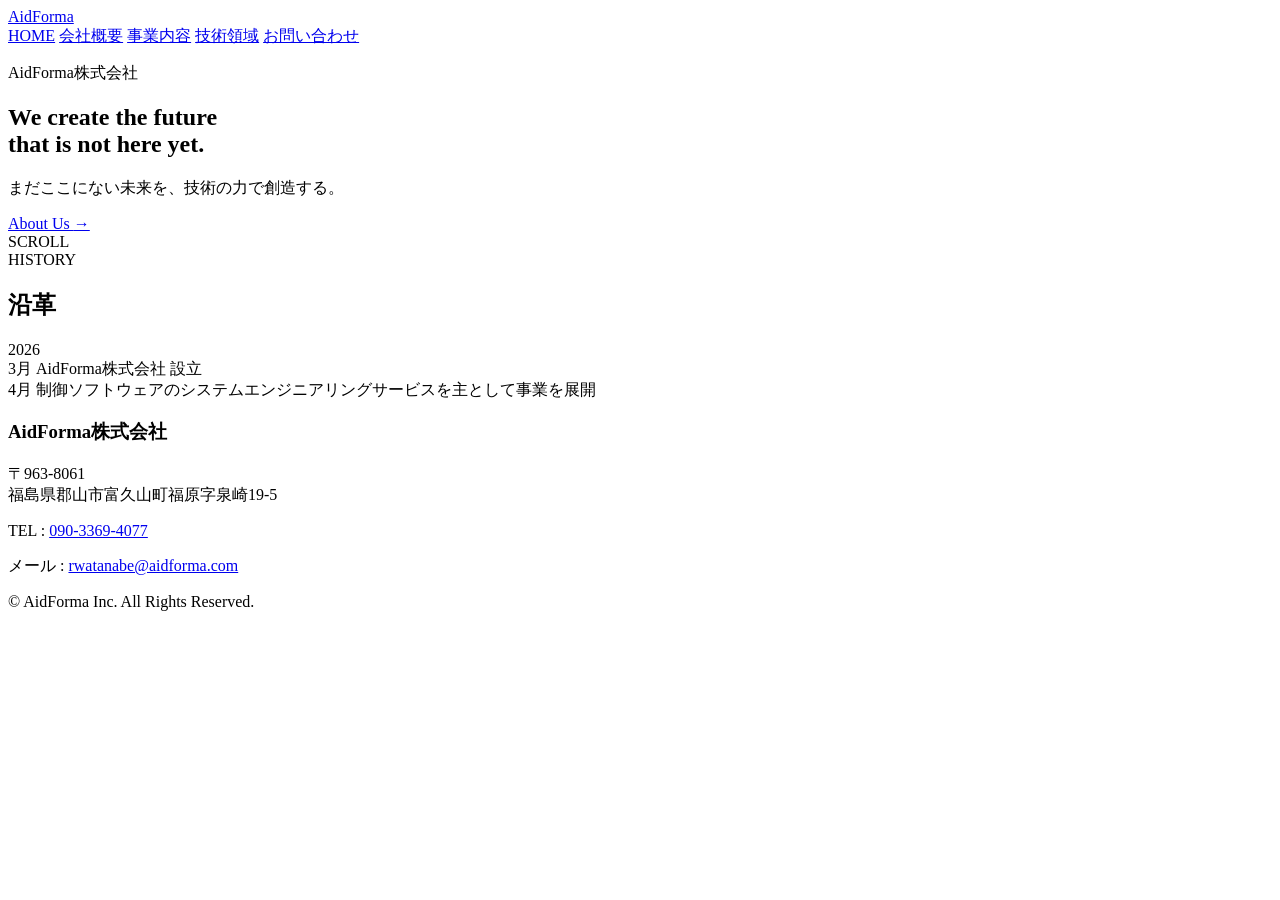
==== index.html @ 660cb183 "Add files via upload" ====
<!DOCTYPE html>
<html lang="ja">

<head>
<meta charset="UTF-8">
<meta name="viewport" content="width=device-width, initial-scale=1.0">

<title>HOME | AidForma株式会社</title>

<link rel="stylesheet" href="style.css?v=999">
</head>

<body>

<nav class="global-nav">

<a class="logo" href="index.html">AidForma</a>

<div class="nav-menu">
<a href="index.html">HOME</a>
<a href="company.html">会社概要</a>
<a href="service.html">事業内容</a>
<a href="technical.html">技術領域</a>
<a href="contact.html">お問い合わせ</a>
</div>

</nav>

<main>

<section class="hero home-hero fade-in-target">

  <!-- ★ 背景画像専用（リズネット風ズーム＆フェードイン演出） -->
  <div class="hero-bg"></div>

  <!-- 暗めのオーバーレイ -->
  <div class="hero-overlay"></div>

  <!-- キャッチコピーコンテンツ -->
  <div class="hero-content">
  <!-- タイピング演出させたい要素に typewriter クラスを追加 -->
  <p class="company-name typewriter delay-1">AidForma株式会社</p>

  <!-- メインキャッチコピー -->
  <h1 class="hero-title typewriter delay-2">
    We create the future<br>
    that is not here yet.
  </h1>

  <!-- サブキャッチコピー -->
  <p class="hero-description typewriter delay-3">
    まだここにない未来を、技術の力で創造する。
  </p>

  <a class="hero-button fade-item fade-up delay-4" href="company.html">
    About Us
    <span>→</span>
  </a>
  </div>

  <div class="scroll-guide fade-item fade-up delay-5">
    <span>SCROLL</span>
    <div class="scroll-line"></div>
  </div>

</section>

<section class="history-section">

<div class="history-container">

<span class="history-badge">HISTORY</span>

<h2 class="history-title">沿革</h2>

<div class="history-year-block">

<div class="history-year">
2026
</div>

<div class="history-events">

<div class="history-event">
<span class="history-month">3月</span>
<span class="history-text">
AidForma株式会社 設立
</span>
</div>

<div class="history-event">
<span class="history-month">4月</span>
<span class="history-text">
制御ソフトウェアのシステムエンジニアリングサービスを主として事業を展開
</span>
</div>


</section>

</main> <!-- mainタグはここで正しく終了 -->

<!-- 会社情報セクション -->
<section class="footer-company-info">
  <div class="company-info-inner">
    <h3 class="footer-company-name">AidForma株式会社</h3>
    <div class="footer-company-details">
      <p class="footer-company-address">
        〒963-8061<br>
        福島県郡山市富久山町福原字泉崎19-5
      </p>
      <p class="company-tel">
        <span class="label">TEL :</span> <a href="tel:09033694077">090-3369-4077</a>
      </p>
      <p class="company-email">
        <span class="label">メール :</span> <a href="mailto:rwatanabe@aidforma.com">rwatanabe@aidforma.com</a>
      </p>
    </div>
  </div>
</section>

<!-- コピーライト -->
<footer class="site-footer">
  <p>&copy; AidForma Inc. All Rights Reserved.</p>
</footer>

<!-- main.js の読み込み -->
<script src="main.js"></script>
</body>

</html>
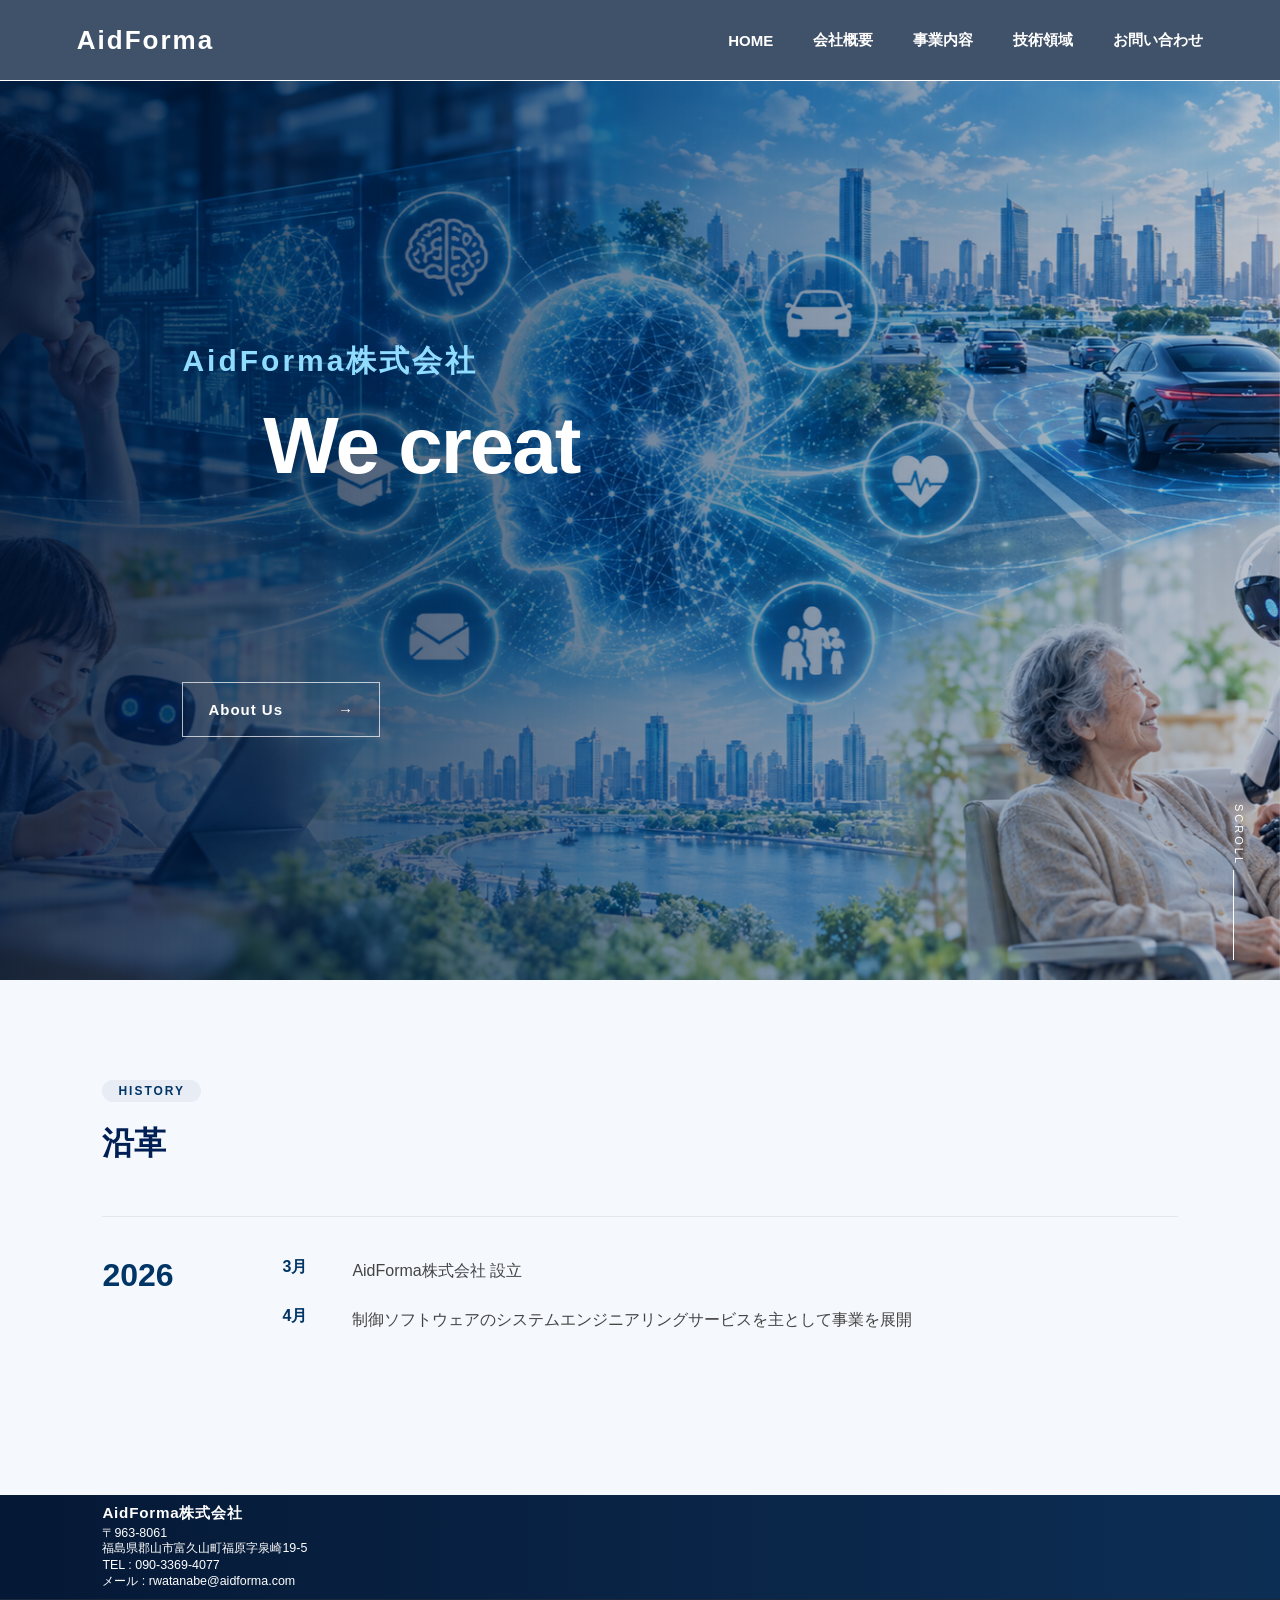
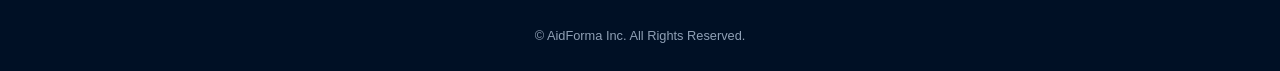
==== commit ae53bae6: "Add files via upload" ====
--- a/index.html
+++ b/index.html
@@ -3,7 +3,7 @@
 
 <head>
 <meta charset="UTF-8">
-<meta name="viewport" content="width=device-width, initial-scale=1.0">
+<meta name="viewport" content="width=1200">
 
 <title>HOME | AidForma株式会社</title>
 
--- a/style.css
+++ b/style.css
@@ -0,0 +1,1680 @@
+* {
+  box-sizing: border-box;
+}
+
+html {
+  scroll-behavior: smooth;
+}
+
+body {
+  margin: 0;
+  font-family:
+    "Helvetica Neue",
+    Arial,
+    "Noto Sans JP",
+    sans-serif;
+  color: #ffffff;
+}
+
+/* ==========================================
+   1. 上部メニュー (全ページ共通)
+   ========================================== */
+
+.global-nav {
+  position: fixed;
+  top: 0;
+  left: 0;
+  width: 100%;
+  height: 80px;
+  z-index: 1000;
+  display: flex;
+  align-items: center;
+  justify-content: space-between;
+
+  padding: 0 6%;
+
+  background-color: rgba(0, 25, 55, 0.75);
+  backdrop-filter: blur(8px);
+}
+
+.logo {
+  color: white;
+  font-size: 26px;
+  font-weight: bold;
+  letter-spacing: 2px;
+  text-decoration: none;
+}
+
+.nav-menu {
+  display: flex;
+  align-items: center;
+  gap: 40px;
+}
+
+.nav-menu a {
+  position: relative;
+
+  color: white;
+  font-size: 15px;
+  font-weight: bold;
+  text-decoration: none;
+
+  padding: 30px 0;
+}
+
+/* マウスを乗せたときの線 */
+.nav-menu a::after {
+  content: "";
+
+  position: absolute;
+  bottom: 20px;
+  left: 0;
+
+  width: 0;
+  height: 2px;
+
+  background-color: #42c6ff;
+
+  transition: width 0.3s;
+}
+
+.nav-menu a:hover::after {
+  width: 100%;
+}
+
+/* ==========================================
+   2. ヒーローエリア（共通設定）
+   ========================================== */
+
+.hero {
+  position: relative;
+  margin-top: 80px; /* メニューバーの高さ分下げる */
+  border-top: 1px solid rgba(255,255,255,0.15);
+  min-height: 250px;
+
+  padding: 35px 8% 70px;
+
+  /* 背景画像の共通表示設定 */
+  background-position: center;
+  background-size: cover;
+  background-repeat: no-repeat;
+
+  overflow: hidden;
+}
+
+/* 背景を暗くするグラデーション（全ページ共通） */
+.hero-overlay {
+  position: absolute;
+  top: 0;
+  left: 0;
+  width: 100%;
+  height: 100%;
+  z-index: 2;
+
+  background: linear-gradient(
+    90deg,
+    rgba(0, 20, 50, 0.85) 0%,
+    rgba(0, 35, 75, 0.55) 50%,
+    rgba(0, 25, 60, 0.25) 100%
+  );
+}
+
+/* キャッチフレーズ・テキスト枠（全ページ共通） */
+.hero-content {
+  position: relative;
+  z-index: 3;
+  max-width: 1000px;
+}
+
+/* 下層ページ専用の見出し文字スタイル */
+.company-profile {
+  margin: 0 0 24px;
+
+  color: #002244;
+  font-size: 60px;
+  font-weight: bold;
+  letter-spacing: 3px;
+  padding-top: 0px;
+}
+
+/* ==========================================
+   フッター専用スタイル
+   ========================================== */
+
+/* フッターをヒーロー領域の直下に配置 */
+.footer-company-info,
+.site-footer {
+  position: relative;
+  z-index: 10;        /* ヒーロー画像より手前に配置 */
+}
+
+.footer-company-info {
+  background: linear-gradient(
+    90deg,
+    rgba(0, 20, 50, 0.98) 0%,
+    rgba(0, 35, 75, 0.95) 100%
+  );
+  color: #ffffff;
+  padding: 8px 8%;
+  font-family: sans-serif;
+}
+
+.company-info-inner {
+  max-width: 600px;
+  margin: 0;
+  text-align: left;
+}
+
+/* フッター専用の会社名 */
+.footer-company-name {
+  font-size: 0.95rem;
+  font-weight: 700;
+  margin: 0 0 2px 0;
+  letter-spacing: 0.05em;
+  color: #ffffff;
+}
+
+/* 住所・連絡先詳細 */
+.footer-company-details p {
+  margin: 0 0 1px 0;
+  font-size: 0.78rem;
+  line-height: 1.25;
+  color: #ffffff;
+}
+
+.footer-company-details a {
+  color: #ffffff;
+  text-decoration: none;
+}
+
+/* 最下部コピーライト欄 */
+.site-footer {
+  background-color: #001025;
+  color: #8fa0b5;
+  text-align: center;
+  padding: 15px 20px;
+  font-size: 0.8rem;
+  border-top: 1px solid rgba(255, 255, 255, 0.1);
+}
+
+/* ==========================================
+   3. ヒーローエリア（ページごとの個別設定）
+   ========================================== */
+
+/* --- トップページ（HOME）専用 --- */
+.home-hero {
+  min-height: max(100vh, 850px);;
+  padding: 0 8%;
+  display: flex;
+  flex-direction: column;
+  justify-content: flex-start;
+}
+
+/* --- トップページ（HOME）だけhero-contentの位置をずらす --- */
+.home-hero .hero-content {
+margin-left: 80px;
+margin-top: 260px;
+}
+
+/* リズネット風：背景画像ズーム＆フェードイン */
+.hero-bg {
+  position: absolute;
+  top: 0;   /* .home-hero の上端（＝ヘッダーのすぐ下）に合わせる */
+  left: 0;
+  width: 100%;
+  height: 100%; /* .home-hero の高さぴったりに広げる */
+  
+  background-image: url("hero-home.png"); /* トップページ画像名 */
+  background-size: cover;
+  /* ★ 画像を中心を基準に表示 */
+  background-position: center 20%;
+  z-index: 1;
+
+  /* 初期状態 */
+  opacity: 0;
+
+  /* 2.5秒かけてじわっと縮小しながらフェードイン */
+  animation: zoomFadeIn 2.5s cubic-bezier(0.25, 1, 0.5, 1) forwards;
+}
+
+/* アニメーション（zoomFadeIn）のキーフレーム修正 */
+@keyframes zoomFadeIn {
+  0% {
+    opacity: 0;
+    transform: translateY(0) scale(1.15); /* 位置を固定しながら拡大 */
+  }
+  100% {
+    opacity: 1;
+    transform: translateY(0) scale(1);    /* 位置を固定しながら標準サイズへ */
+  }
+}
+
+.company-name {
+  margin: 0 0 24px;
+
+  color: #8fdcff;
+  font-size: 30px;
+  font-weight: bold;
+  letter-spacing: 3px;
+}
+
+.hero h1 {
+  margin: 0;
+  
+  font-size: clamp(50px, 8vw, 80px);
+  line-height: 1.00;
+  letter-spacing: -2px;
+}
+
+.hero-description {
+  margin: 20px 0 42px; /* 上と下に余白を与える */
+  margin-left: 50px; /* 右に数ピクセル引っぱって「W」と直線を揃える */
+
+  font-size: 30px;
+  letter-spacing: 2px;
+  line-height: 1.8;
+}
+
+/* About Usボタン */
+.hero-button {
+  display: inline-flex;
+  align-items: center;
+  gap: 55px;
+
+  padding: 18px 25px;
+
+  border: 1px solid rgba(255, 255, 255, 0.7);
+
+  color: white;
+  font-size: 15px;
+  font-weight: bold;
+  letter-spacing: 1px;
+  text-decoration: none;
+
+  transition:
+    background-color 0.3s,
+    color 0.3s;
+}
+
+.hero-button:hover {
+  background-color: white;
+  color: #002244;
+}
+
+/* スクロール表示 */
+/* SCROLLガイドがフッターに被らないよう下端から少し浮かせる */
+.scroll-guide {
+  position: absolute;
+  right: 35px;
+  bottom: 20px; /* 0から20pxに引き上げて枠内に収める */
+  z-index: 3;
+}
+
+.scroll-guide span {
+  font-size: 11px;
+  letter-spacing: 3px;
+  writing-mode: vertical-rl;
+}
+
+.scroll-line {
+  width: 1px;
+  height: 90px;
+  background-color: white;
+}
+
+/* ==========================================
+   トップページ JS連動フェードイン（fade-up）アニメーション
+   ========================================== */
+
+/* 初期状態：下に少しずらして透明にしておく */
+.fade-item {
+  opacity: 0;
+  transform: translateY(35px);
+  transition: opacity 1.2s cubic-bezier(0.16, 1, 0.3, 1),
+              transform 1.2s cubic-bezier(0.16, 1, 0.3, 1);
+}
+
+/* 表示状態（JSで is-visible クラスがついたら滑らかに立ち上がる） */
+.fade-item.is-visible {
+  opacity: 1;
+  transform: translateY(0);
+}
+
+/* 時間差（ディレイ）の設定：リズネット特有の余韻を持たせた間隔 */
+.delay-1 { transition-delay: 0.5s; } /* 会社名 */
+.delay-2 { transition-delay: 0.8s; } /* 英語キャッチコピー */
+.delay-3 { transition-delay: 1.1s; } /* 日本語キャッチコピー */
+.delay-4 { transition-delay: 1.4s; } /* ボタン */
+.delay-5 { transition-delay: 1.7s; } /* SCROLLガイド */
+
+/* --- 下層ページ（会社概要・事業内容・問合せ等）専用 --- */
+.sub-hero {
+  background-image: url("hero-sub.jpg"); /* 下層ページ用画像 */
+
+  min-height: 260px;
+  background-size: cover;
+  background-position: right center;
+  background-repeat: no-repeat;
+  background-attachment: scroll;
+}
+
+.sub-hero .hero-overlay {
+  background: transparent;
+}
+
+/* 背景画像のサイズの微調整に使用（技術領域と合わせる） */
+.company-hero .hero-content,
+.service-hero .hero-content,
+.president-hero .hero-content,
+.contact-hero .hero-content {
+padding-top: 83px;
+}
+
+/* ==========================================
+   タイピング（一文字ずつ表示）スタイル
+   ========================================== */
+
+/* 1文字ずつの基本設定 */
+.typewriter span {
+  opacity: 0;
+  /* display: inline-block; ← これを削除またはコメントアウト */
+  transition: opacity 0.3s ease, transform 0.3s ease;
+}
+
+/* 文字が現れたときの状態 */
+.typewriter span.is-typed {
+  opacity: 1;
+}
+
+/* 改行タグ（br）を崩さないための設定 */
+.h {
+  display: inline;
+}
+
+/* ==========================================
+HOME 沿革
+========================================== */
+
+.history-section {
+  padding: 100px 8%;
+  background-color: #f5f8fc;
+}
+
+.history-container {
+max-width: 1100px;
+margin: 0 auto;
+}
+
+.history-badge {
+display: inline-block;
+padding: 4px 16px;
+
+background: #e8edf5;
+color: #003566;
+
+border-radius: 20px;
+
+font-size: 12px;
+font-weight: 700;
+letter-spacing: 2px;
+}
+
+.history-title {
+margin: 20px 0 50px;
+
+color: #001f54;
+font-size: 2rem;
+}
+
+.history-year-block {
+display: flex;
+
+gap: 60px;
+
+padding: 40px 0;
+
+border-top: 1px solid #e5e7eb;
+}
+
+.history-year {
+min-width: 120px;
+
+color: #003566;
+
+font-size: 2rem;
+font-weight: bold;
+}
+
+.history-events {
+flex: 1;
+}
+
+.history-event {
+display: flex;
+
+gap: 25px;
+
+margin-bottom: 20px;
+}
+
+.history-month {
+min-width: 45px;
+
+color: #003566;
+
+font-weight: bold;
+}
+
+.history-text {
+color: #444;
+line-height: 1.8;
+}
+
+/* ==========================================
+   4. 会社概要専用スタイル
+   ========================================== */
+
+.company-section {
+  padding: 60px 15%;
+  background-color: white;
+  position: relative;
+  z-index: 2;
+  padding-bottom: 20px;
+}
+
+.company-table {
+  width: 100%;
+  max-width: 1200px;
+  margin: 0 auto;
+  border-collapse: collapse;
+  color: #333333;
+}
+
+.company-table th {
+  width: 220px;
+  background: #f3f3f3;
+  padding: 20px;
+  text-align: left;
+  font-weight: bold;
+  color: #333333;
+}
+
+.company-table td {
+  padding: 20px;
+  background: #ffffff;
+  color: #333333;
+}
+
+.company-table tr {
+  border-bottom: 1px solid #ddd;
+}
+
+/* ==========================================
+   代表挨拶セクション & ボタンデザイン
+   ========================================== */
+
+.president-section {
+  padding: 60px 20px;
+  background-color: #ffffff;
+  padding-top: 10px;
+  padding-bottom: 20px;
+}
+
+.president-inner {
+  max-width: 800px;
+  margin: 0 auto;
+  text-align: left;
+}
+
+.president-badge {
+  display: inline-block;
+  font-size: 0.75rem;
+  font-weight: 700;
+  letter-spacing: 0.15em;
+  color: #003566;
+  background-color: #e2e8f0;
+  padding: 4px 12px;
+  border-radius: 20px;
+  margin-bottom: 10px;
+}
+
+.section-title {
+  font-size: 1.6rem;
+  color: #001432;
+  margin-bottom: 24px;
+  font-weight: 700;
+  letter-spacing: 0.05em;
+}
+
+.president-content {
+  background: #ffffff;
+  padding: 32px;
+  border-radius: 8px;
+  box-shadow: 0 4px 15px rgba(0, 0, 0, 0.05);
+  margin-bottom: 30px;
+  border-left: 4px solid #003566;
+}
+
+.president-lead {
+  font-size: 1.2rem;
+  font-weight: 700;
+  color: #00204a;
+  margin-bottom: 16px;
+  line-height: 1.5;
+}
+
+.president-text {
+  font-size: 0.95rem;
+  color: #4a5568;
+  line-height: 1.8;
+  margin-bottom: 24px;
+}
+
+.president-signature {
+  text-align: right;
+  border-top: 1px solid #edf2f7;
+  padding-top: 16px;
+}
+
+.president-title {
+  font-size: 0.85rem;
+  color: #718096;
+  display: block;
+}
+
+.president-name {
+  font-size: 1.1rem;
+  font-weight: 700;
+  color: #001432;
+}
+
+.button-container {
+  text-align: center;
+  margin-top: 15px;
+  margin-bottom: 10px;
+}
+
+.president-button {
+  display: inline-flex;
+  align-items: center;
+  justify-content: center;
+  gap: 12px;
+  padding: 14px 36px;
+  background: linear-gradient(135deg, #00204a 0%, #003566 100%);
+  color: #ffffff;
+  font-size: 0.95rem;
+  font-weight: 600;
+  text-decoration: none;
+  border-radius: 50px;
+  box-shadow: 0 4px 12px rgba(0, 32, 74, 0.25);
+  transition: all 0.3s ease;
+}
+
+.president-button .arrow {
+  transition: transform 0.3s ease;
+}
+
+.president-button:hover {
+  background: linear-gradient(135deg, #002b66 0%, #00458a 100%);
+  box-shadow: 0 6px 20px rgba(0, 32, 74, 0.35);
+  transform: translateY(-2px);
+}
+
+.president-button:hover .arrow {
+  transform: translateX(6px);
+}
+
+/* ==========================================
+   代表挨拶ページ
+   ========================================== */
+
+/* ==========================================
+代表写真
+========================================== */
+
+.president-photo {
+text-align: center;
+margin-bottom: 50px;
+}
+
+.president-photo img {
+width: 280px;
+max-width: 100%;
+
+border-radius: 8px;
+
+box-shadow:
+0 8px 30px rgba(0, 0, 0, 0.12);
+
+object-fit: cover;
+}
+
+/* ==========================================
+代表挨拶本文
+========================================== */
+
+.president-section {
+padding: 60px 20px;
+background-color: #ffffff;
+}
+
+.president-inner {
+max-width: 1000px;
+margin: 0 auto;
+}
+
+.president-badge {
+display: inline-block;
+
+padding: 5px 18px;
+
+font-size: 12px;
+font-weight: bold;
+letter-spacing: 3px;
+
+color: #003566;
+background: #e8edf5;
+
+border-radius: 20px;
+}
+
+.section-title {
+margin-top: 24px;
+margin-bottom: 30px;
+
+color: #001f54;
+font-size: 2rem;
+font-weight: 700;
+}
+
+.president-content {
+background: #ffffff;
+
+padding: 40px;
+
+border-left: 4px solid #003566;
+border-radius: 8px;
+
+box-shadow:
+0 6px 20px rgba(0, 0, 0, 0.06);
+}
+
+.president-lead {
+margin-bottom: 30px;
+
+color: #001f54;
+
+font-size: 1.8rem;
+font-weight: 700;
+
+line-height: 1.6;
+}
+
+.president-text {
+margin-bottom: 30px;
+
+color: #4a5568;
+
+font-size: 1rem;
+line-height: 2;
+}
+
+/* ==========================
+代表プロフィール
+========================== */
+
+.profile-career {
+margin: 60px 0;
+}
+
+.profile-career h3 {
+font-size: 30px;
+color: #102542;
+margin-bottom: 30px;
+text-align: center;
+}
+
+.career-card {
+background: #ffffff;
+padding: 40px;
+border-radius: 12px;
+box-shadow: 0 10px 30px rgba(0,0,0,0.08);
+}
+
+.career-name {
+font-size: 26px;
+font-weight: bold;
+color: #102542;
+margin-bottom: 25px;
+}
+
+.career-list {
+padding-left: 20px;
+}
+
+.career-list li {
+margin-bottom: 15px;
+line-height: 1.8;
+color: #555;
+}
+
+/* ==========================================
+署名エリア
+========================================== */
+
+.president-signature {
+margin-top: 60px;
+padding-top: 30px;
+
+border-top: 1px solid #e4e7ec;
+
+text-align: right;
+}
+
+.president-title {
+display: block;
+
+margin-bottom: 18px;
+
+font-size: 0.95rem;
+line-height: 1.8;
+
+color: #718096;
+}
+
+/* 直筆署名画像 */
+
+.signature-image {
+width: 260px;
+max-width: 100%;
+
+display: block;
+
+margin-left: auto;
+
+opacity: 0.98;
+}
+
+/* ==========================================
+ボタン
+========================================== */
+
+.button-container {
+text-align: center;
+margin-top: 40px;
+}
+
+.president-button {
+display: inline-flex;
+align-items: center;
+gap: 12px;
+
+padding: 16px 40px;
+
+background:
+linear-gradient(
+135deg,
+#00204a 0%,
+#003566 100%
+);
+
+color: #ffffff;
+
+font-size: 0.95rem;
+font-weight: 600;
+
+text-decoration: none;
+
+border-radius: 999px;
+
+box-shadow:
+0 6px 18px rgba(0, 32, 74, 0.25);
+
+transition: all 0.3s ease;
+}
+
+.president-button:hover {
+transform: translateY(-2px);
+
+box-shadow:
+0 8px 25px rgba(0, 32, 74, 0.35);
+}
+
+/* ==========================================
+   5. 事業内容専用スタイル
+   ========================================== */
+
+.service-section {
+  padding: 80px 20px 120px;
+  background-color: #f4f6f8;
+  color: #333333;
+}
+
+.service-section .container {
+  max-width: 1000px;
+  margin: 0 auto;
+}
+
+.service-intro {
+  text-align: center;
+  margin-bottom: 60px;
+}
+
+.service-intro h2 {
+  font-size: 32px;
+  letter-spacing: 4px;
+  color: #002537;
+  margin-bottom: 10px;
+}
+
+.service-intro p {
+  font-size: 16px;
+  color: #666666;
+}
+
+.service-card {
+  background: #ffffff;
+  border-radius: 12px;
+  padding: 40px;
+  margin-bottom: 40px;
+  box-shadow: 0 4px 20px rgba(0, 0, 0, 0.06);
+  border: 1px solid #eef2f5;
+  transition: transform 0.3s, box-shadow 0.3s;
+}
+
+.service-card:hover {
+  transform: translateY(-4px);
+  box-shadow: 0 8px 30px rgba(0, 0, 0, 0.1);
+}
+
+.service-header {
+  display: flex;
+  align-items: center;
+  gap: 24px;
+  border-bottom: 2px solid #eef2f5;
+  padding-bottom: 20px;
+  margin-bottom: 24px;
+}
+
+.service-number {
+  font-size: 48px;
+  font-weight: bold;
+  color: #42c6ff;
+  line-height: 1;
+}
+
+.service-cate {
+  font-size: 12px;
+  font-weight: bold;
+  letter-spacing: 2px;
+  color: #002537;
+  display: block;
+  margin-bottom: 4px;
+}
+
+.service-header h3 {
+  margin: 0;
+  font-size: 24px;
+  color: #001937;
+}
+
+.service-desc {
+  font-size: 16px;
+  line-height: 1.8;
+  color: #444444;
+  margin-bottom: 24px;
+}
+
+.service-tags {
+  display: flex;
+  flex-wrap: wrap;
+  align-items: center;
+  gap: 10px;
+  margin-bottom: 24px;
+  padding: 16px;
+  background-color: #f8fafc;
+  border-radius: 8px;
+}
+
+.tag-label {
+  font-size: 13px;
+  font-weight: bold;
+  color: #666;
+}
+
+.tag {
+  background: #ffffff;
+  border: 1px solid #d1d5db;
+  color: #002537;
+  font-size: 13px;
+  font-weight: 500;
+  padding: 6px 14px;
+  border-radius: 20px;
+}
+
+.service-target {
+  background-color: #f0f7ff;
+  border-left: 4px solid #42c6ff;
+  padding: 20px 24px;
+  border-radius: 0 8px 8px 0;
+}
+
+.service-target h4 {
+  margin: 0 0 10px;
+  font-size: 15px;
+  color: #002537;
+}
+
+.service-target ul {
+  margin: 0;
+  padding-left: 20px;
+  font-size: 14px;
+  line-height: 1.7;
+  color: #555;
+}
+
+/* ==========================================
+事業内容 お問い合わせ導線
+========================================== */
+
+.service-contact {
+text-align: center;
+
+margin-top: 100px;
+padding: 80px 40px;
+
+background: linear-gradient(
+135deg,
+#13365f 0%,
+#2e5c8a 100%
+);
+
+border-radius: 12px;
+
+color: #ffffff;
+}
+
+.service-contact h2 {
+margin: 0 0 20px;
+
+font-size: 2rem;
+font-weight: 700;
+}
+
+.service-contact p {
+max-width: 800px;
+
+margin: 0 auto 40px;
+
+line-height: 1.8;
+color: rgba(255,255,255,0.9);
+}
+
+.service-contact-button {
+display: inline-flex;
+align-items: center;
+gap: 12px;
+
+padding: 18px 40px;
+
+background: #e8edf5;
+color: #00204a;
+
+font-weight: bold;
+text-decoration: none;
+
+border-radius: 999px;
+
+transition: all 0.3s ease;
+}
+
+.service-contact-button:hover {
+background: #ffffff;
+
+transform: translateY(-2px);
+
+box-shadow:
+0 10px 25px rgba(0,0,0,0.2);
+}
+
+/* ==========================================
+   6.技術領域（制御モデル開発・MBDプロセス改善）専用
+========================================== */
+
+/* ==========================================
+   題目（制御モデル開発 / MBDプロセス改善）共通スタイル
+   ========================================== */
+
+.sub-topic-header {
+  margin: 20px 0 40px;
+  text-align: center;
+}
+
+/* 小さめのサブカテゴリタグ */
+.sub-topic-badge {
+  display: inline-block;
+  font-size: 13px;
+  font-weight: 800;
+  letter-spacing: 2px;
+  color: #1f5fa9;
+  background: #e2e8f0;
+  padding: 3px 12px;
+  border-radius: 4px;
+  margin-bottom: 8px;
+}
+
+/* 題目タイトル本体 */
+.sub-topic-title {
+  font-size: 28px;
+  font-weight: 800;
+  color: #0d2137;
+  display: flex;
+  align-items: center;
+  justify-content: center;
+  gap: 20px;
+  margin: 0;
+}
+
+/* 左右のアクセントライン */
+.sub-topic-title::before,
+.sub-topic-title::after {
+  content: "";
+  display: block;
+  width: 60px;
+  height: 2px;
+  background-color: #1f5fa9;
+}
+
+.technical-section {
+  padding: 80px 2%;
+  background: #f8fafc;
+  color: #333333;
+}
+
+.technical-container {
+  max-width: 1700px;
+  margin: 0 auto;
+}
+
+/* --- ヘッダー領域 --- */
+.section-header {
+  text-align: center;
+  margin-bottom: 35px;
+}
+
+/* MBD青枠バッジ（文字拡大・内側余白拡大・下の隙間確保） */
+.section-badge {
+  display: inline-block;
+  font-size: 30px;
+  font-weight: 800;
+  letter-spacing: 1.5px;
+  color: #1f5fa9;
+  background: #eef5ff;
+  padding: 10px 24px;
+  border-radius: 24px;
+  margin-bottom: 20px;
+  border: 1px solid #d0e2ff;
+}
+
+/* タイトル設定 */
+.technical-title {
+  font-size: 27px;
+  font-weight: 700;
+  line-height: 1.4;
+  color: #002244;
+  margin-top: -20px;
+}
+
+/* リード文 */
+.section-lead {
+  font-size: 20px;
+  color: #555555;
+  max-width: 1200px;
+  margin: 0 auto;
+  line-height: 1.8;
+  text-align: center;
+}
+
+/* --- 自動化アピールバナー --- */
+.automation-highlight-banner {
+  background: #fff8e1;
+  border: 2px solid #ffe082;
+  border-radius: 12px;
+  padding: 16px 24px;
+  max-width: 900px;
+  margin: 0 auto 40px;
+  text-align: center;
+  box-shadow: 0 4px 12px rgba(255, 193, 7, 0.15);
+}
+
+.automation-text {
+  margin: 0;
+  font-size: 20px;
+  font-weight: bold;
+  color: #333333;
+  line-height: 1.5;
+}
+
+/* --- 1列横並びフローエリア（全7ステップ対応） --- */
+.flow-single-line {
+  display: flex;
+  align-items: stretch;
+  justify-content: space-between;
+  margin-bottom: 35px;
+}
+
+.flow-card {
+  flex: 1;
+  display: flex;             
+  flex-direction: column;      
+  align-items: center;         
+  background: #ffffff;
+  border-radius: 10px;
+  padding: 16px 8px;            /* 上下の余白を少し調整 */
+  border: 1px solid #e2e8f0;
+  box-shadow: 0 4px 12px rgba(0, 0, 0, 0.03);
+  position: relative;
+  text-align: center;
+  min-width: 0;
+  transition: transform 0.3s ease, box-shadow 0.3s ease;
+}
+
+.flow-card:hover {
+  transform: translateY(-4px);
+  box-shadow: 0 8px 20px rgba(13, 33, 55, 0.08);
+  border-color: #cbd5e1;
+}
+
+/* フェーズタグ */
+.phase-tag {
+  font-size: 15px;
+  font-weight: bold;
+  padding: 2px 6px;
+  border-radius: 4px;
+  display: inline-block;
+  margin-bottom: 4px;
+}
+
+.tag-upstream { background: #e0f2fe; color: #0369a1; } /* 上流 */
+.tag-dev      { background: #feefc3; color: #b45309; } /* 構築 */
+.tag-test     { background: #dcfce7; color: #15803d; } /* 検証 */
+.tag-impl     { background: #f3e8ff; color: #6b21a8; } /* 実装 */
+.tag-doc      { background: #f1f5f9; color: #475569; } /* 成果物 */
+
+/* ステップ番号 */
+.step-no {
+  font-size: 18px;
+  font-weight: 800;
+  color: #1f5fa9;
+  font-family: Arial, sans-serif;
+}
+
+/* 工程イラストアイコン */
+.step-icon {
+  font-size: 30px;
+  margin: 4px 0 6px;
+  line-height: 1;
+}
+
+.flow-card h4 {
+  font-size: 17px;
+  color: #0d2137;
+  margin: 0 0 6px 0;
+  font-weight: bold;
+  line-height: 1.3;
+}
+
+.flow-card p {
+  font-size: 15px;
+  color: #64748b;
+  line-height: 1.5;
+  margin: auto 0 0 0;  /* 上に自動余白を作って下揃えにする */
+}
+
+/* 矢印コネクタ */
+.flow-arrow {
+  font-size: 30px;
+  font-weight: 900;
+  color: #1f5fa9;
+  padding: 0 2px;
+  user-select: none;
+  display: flex;
+  align-items: center;    /* 上下の中央に揃える */
+  justify-content: center;/* 左右の中央に揃える */
+
+}
+
+/* --- 下部バナー（ワンストップ＆スポット対応） --- */
+.flow-coverage-banner {
+  background: linear-gradient(135deg, #0d2137 0%, #1f5fa9 100%);
+  color: #ffffff;
+  padding: 20px 30px;
+  border-radius: 8px;
+  display: flex;
+  align-items: center;
+  justify-content: center;
+  gap: 12px;
+  box-shadow: 0 4px 15px rgba(31, 95, 169, 0.2);
+}
+
+.banner-icon {
+  background: rgba(255, 255, 255, 0.2);
+  width: 24px;
+  height: 24px;
+  border-radius: 50%;
+  display: flex;
+  align-items: center;
+  justify-content: center;
+  font-size: 12px;
+}
+
+.flow-coverage-banner p {
+  margin: 0;
+  font-size: 20px;
+  letter-spacing: 0.5px;
+}
+
+.flow-coverage-banner strong {
+  color: #60a5fa;
+  font-weight: bold;
+}
+
+/* --- レスポンシブ --- */
+@media (max-width: 1100px) {
+  .flow-single-line {
+    flex-direction: column;
+    gap: 0;
+  }
+
+  .flow-card {
+    width: 100%;
+    max-width: 450px;
+    padding: 16px 20px;
+  }
+
+  .flow-arrow {
+    padding: 8px 0;
+    transform: rotate(90deg);
+  }
+
+  .flow-coverage-banner {
+    flex-direction: column;
+    text-align: center;
+    gap: 8px;
+  }
+}
+
+/* ==========================================
+   MBDプロセス改善セクション
+   ========================================== */
+
+.process-improvement-section {
+  background: #f8fafc; /* 制御モデル開発エリアと同じ背景色を指定 */
+  margin-top: 0;       /* 背景色を繋げるため、上の隙間をリセット */
+  padding: 60px 0;    /* 上下に程よい内側余白を設定 */
+}
+
+.process-improvement-container {
+  max-width: 1200px;
+  margin: 0 auto;
+}
+
+/* ヘッダー＆実績バナー */
+.improvement-header {
+  text-align: center;
+  margin-bottom: 30px;
+}
+
+.improvement-title {
+  font-size: 28px;
+  font-weight: 800;
+  color: #0d2137;
+  margin: 0 0 12px 0;
+}
+
+/* MBDプロセス改善内の見出しブロックの「下余白」を詰める */
+.improvement-header .sub-topic-header {
+  margin-bottom: 20px; /* MBDプロセス改善とオレンジバッジの距離を直接制御 */
+}
+
+.achievement-badge {
+  margin-top: -0;       /* 上側の余白が重複して広がるのを防ぐ */
+  margin-bottom: 10px;  /* 下の本文カードとの間の距離 */
+  display: inline-block;
+  background: #d97706; /* オレンジのアクセント */
+  color: #ffffff;
+  font-size: 18px;
+  font-weight: bold;
+  padding: 8px 20px;
+  border-radius: 30px;
+  box-shadow: 0 4px 10px rgba(217, 119, 6, 0.2);
+}
+
+/* 概要・ヒアリングエリア */
+.improvement-overview {
+  background: #ffffff;
+  border-left: 5px solid #1f5fa9;
+  padding: 24px 30px;
+  border-radius: 8px;
+  box-shadow: 0 4px 12px rgba(0, 0, 0, 0.04);
+  margin-bottom: 40px;
+}
+
+.improvement-overview h3 {
+  font-size: 18px;
+  color: #0d2137;
+  margin: 0 0 12px 0;
+  font-weight: bold;
+}
+
+.overview-list {
+  margin: 0;
+  padding-left: 20px;
+  color: #475569;
+  font-size: 15px;
+  line-height: 1.8;
+}
+
+/* 過去実績ブロック */
+
+/* 「MBDプロセス改善過去実績」の見出しカラーとスタイルの調整 */
+.history-main-title {
+  color: #0d2137;     /* MBDプロセス改善と同じ濃いネイビー */
+  font-size: 24px;               /* 視認性の高い大きめのフォントサイズ */
+  font-weight: 800;              /* 太字で強調 */
+  text-align: center;            /* 中央揃え */
+  margin-bottom: 24px;           /* 下のカードとの余白 */
+}
+
+/* カード本体：まるみとポップな影 */
+.pop-card {
+  background: #ffffff;
+  border-radius: 20px;
+  padding: 28px;
+  box-shadow: 0 10px 25px rgba(0, 0, 0, 0.05);
+  border: 1px solid #f1f5f9;
+  position: relative;
+}
+
+/* 一番上のピンクバッジ */
+.card-top-tag {
+  display: inline-flex;
+  align-items: center;
+  gap: 6px;
+  font-size: 17px;
+  font-weight: 800;
+  padding: 8px 20;
+  border-radius: 12px;
+  margin-bottom: 20px;
+}
+
+.tag-pink {
+  background-color: #fce7f3;
+  color: #be185d;
+}
+
+.tag-purple {
+  background-color: #f3e8ff;
+  color: #7e22ce;
+}
+
+/* 各事例ブロック */
+.case-item-pop {
+  margin-bottom: 24px;
+  padding-bottom: 20px;
+  border-bottom: 2px dashed #f1f5f9;
+}
+
+.case-item-pop:last-child {
+  margin-bottom: 0;
+  padding-bottom: 0;
+  border-bottom: none;
+}
+
+/* タイトル部分とアイコンバッジ */
+.case-header {
+  display: flex;
+  align-items: center;
+  gap: 10px;
+  margin-bottom: 10px;
+}
+
+.badge-blue {
+  background: #1f5fa9;
+  color: #ffffff;
+  font-size: 13px;
+  font-weight: bold;
+  padding: 3px 8px;
+  border-radius: 6px;
+}
+
+.badge-green {
+  background: #10b981;
+  color: #ffffff;
+  font-size: 13px;
+  font-weight: bold;
+  padding: 3px 8px;
+  border-radius: 6px;
+}
+
+.badge-purple {
+  background: #8b5cf6;
+  color: #ffffff;
+  font-size: 13px;
+  font-weight: bold;
+  padding: 3px 8px;
+  border-radius: 6px;
+}
+
+.case-title {
+  font-size: 20x;
+  font-weight: 800;
+  color: #0f172a;
+  margin: 0;
+}
+
+/* カラフルなタグ並び */
+.tech-tags {
+  display: flex;
+  flex-wrap: wrap;
+  gap: 8px;
+  margin-bottom: 12px;
+}
+
+.tech-tags span {
+  font-size: 13px;
+  font-weight: 700;
+  padding: 4px 12px;
+  border-radius: 20px;
+}
+
+/* 各種パステルカラータグ */
+.tag-light-blue { background: #e0f2fe; color: #0369a1; }
+.tag-orange     { background: #ffedd5; color: #c2410c; }
+.tag-yellow     { background: #fef3c7; color: #b45309; }
+.tag-green      { background: #dcfce7; color: #15803d; }
+
+/* 詳細部分（ほんのりベージュの柔らかい背景） */
+.case-detail-box {
+  background: #fdfbf7;
+  border-radius: 12px;
+  padding: 14px 18px;
+}
+
+.detail-label {
+  font-size: 14px;
+  font-weight: 800;
+  color: #9a3412;
+  margin-bottom: 4px;
+  display: flex;
+  align-items: center;
+}
+
+.detail-label::before {
+  content: "";
+  display: inline-block;
+  width: 12px;
+  height: 3px;
+  background: #c2410c;
+  margin-right: 6px;
+  border-radius: 2px;
+}
+
+.case-detail-box p {
+  margin: 0;
+  font-size: 15px;
+  color: #475569;
+  line-height: 1.6;
+}
+
+/* カード全体を包むグリッド親要素 */
+.history-grid {
+  display: grid;
+  grid-template-columns: repeat(2, 1fr); /* 1:1 の割合で左右2カラムに配置 */
+  gap: 28px;                             /* 左右カード間の隙間 */
+  align-items: start;                    /* カードの高さが異なっても上揃えにする */
+}
+
+/* MBDプロセス改善の親コンテナ幅を制御モデル開発と統一 */
+.process-improvement-container {
+  max-width: 1400px; /* 親コンテナ幅調整 */
+  width: 100%;
+  margin: 0 auto;
+  padding: 0 20px;   /* 画面端の最低限の余白 */
+}
+
+/* 過去実績全体の領域も幅いっぱいに使う */
+.improvement-history {
+  width: 100%;
+}
+
+/* スマホ・タブレット表示（画面幅992px以下）での折り返し設定 */
+@media screen and (max-width: 992px) {
+  .history-grid {
+    grid-template-columns: 1fr;          /* 画面が狭い時は自動で縦1列にする */
+    gap: 24px;
+  }
+}
+
+/* ==========================================
+   技術領域：新たな技術領域への取り組みカード
+   ========================================== */
+.future-tech-card {
+  background: linear-gradient(135deg, #ffffff 0%, #f8fafc 100%);
+  border: 2px dashed #cbd5e1;
+  border-radius: 20px;
+  padding: 32px;
+  margin-top: 48px;
+  text-align: center;
+  box-shadow: 0 8px 20px rgba(0, 0, 0, 0.03);
+  position: relative;
+}
+
+/* 上部のバッジ */
+.future-tech-badge {
+  display: inline-flex;
+  align-items: center;
+  gap: 6px;
+  background: #e0f2fe;
+  color: #0369a1;
+  font-size: 15px;
+  font-weight: 800;
+  padding: 6px 18px;
+  border-radius: 20px;
+  margin-bottom: 16px;
+}
+
+/* タイトル */
+.future-tech-title {
+  font-size: 20px;
+  font-weight: 800;
+  color: #0f172a;
+  margin: 0 0 12px 0;
+  line-height: 1.4;
+}
+
+/* 本文テキスト */
+.future-tech-lead {
+  font-size: 15.5px;
+  color: #475569;
+  line-height: 1.7;
+  margin: 0 0 20px 0;
+}
+
+.future-tech-lead strong {
+  color: #1f5fa9;
+  font-weight: 700;
+}
+
+/* パステルカラーの技術タグ */
+.future-tech-tags {
+  display: flex;
+  justify-content: center;
+  flex-wrap: wrap;
+  gap: 10px;
+}
+
+.tech-pill {
+  font-size: 13.5px;
+  font-weight: 700;
+  padding: 6px 16px;
+  border-radius: 50px;
+  box-shadow: 0 2px 6px rgba(0, 0, 0, 0.04);
+}
+
+.pill-java     { background: #ffedd5; color: #c2410c; } /* オレンジ系 */
+.pill-python   { background: #fef3c7; color: #b45309; } /* イエロー系 */
+.pill-embedded { background: #e0f2fe; color: #0369a1; } /* ブルー系 */
+.pill-system   { background: #f3e8ff; color: #6b21a8; } /* パープル系 */
+
+/* スマホ対応 */
+@media screen and (max-width: 768px) {
+  .future-tech-card {
+    padding: 24px 16px;
+    margin-top: 32px;
+  }
+  .future-tech-title {
+    font-size: 18px;
+  }
+  .future-tech-lead {
+    font-size: 14px;
+  }
+}
+
+/* ==========================================
+   7. お問い合わせページ専用スタイル
+   ========================================== */
+
+.contact-section {
+  padding: 60px 20px 100px;
+  background-color: #f8f9fa;
+  display: flex;
+  justify-content: center;
+  align-items: center;
+  position: relative;
+  z-index: 2;
+}
+
+.form-container {
+  width: 100%;
+  max-width: 800px;
+  margin: 0 auto;
+  background: #ffffff;
+  border-radius: 8px;
+  box-shadow: 0 4px 20px rgba(0, 0, 0, 0.05);
+  padding: 20px;
+}
+
+.form-container iframe {
+  width: 100%;
+  height: 1000px;
+  border: none;
+  display: block;
+}
+
+/* ==========================================
+   8. レスポンシブ（スマホ表示）
+   ========================================== */
+
+
+
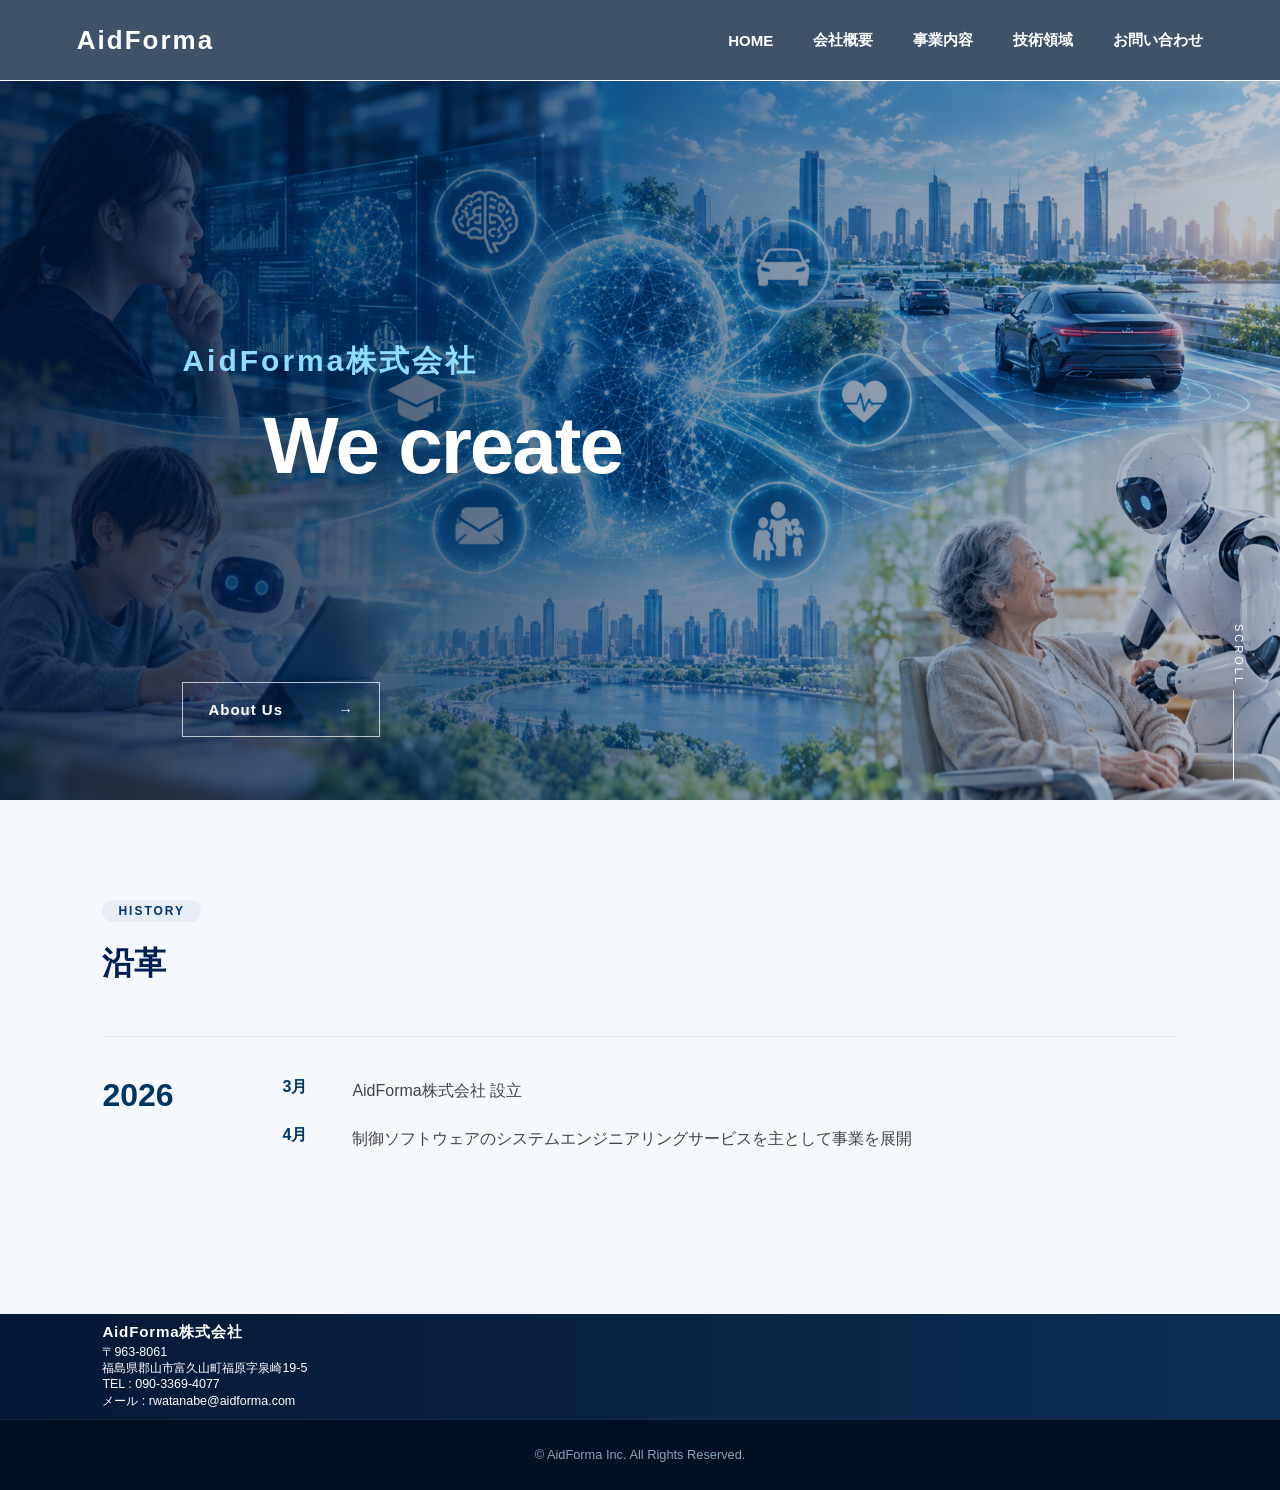
==== commit 5cb125bf: "Add files via upload" ====
--- a/index.html
+++ b/index.html
@@ -7,7 +7,7 @@
 
 <title>HOME | AidForma株式会社</title>
 
-<link rel="stylesheet" href="style.css?v=999">
+<link rel="stylesheet" href="style.css">
 </head>
 
 <body>
--- a/style.css
+++ b/style.css
@@ -203,7 +203,8 @@
 
 /* --- トップページ（HOME）専用 --- */
 .home-hero {
-  min-height: max(100vh, 850px);;
+  aspect-ratio: 1672 / 940;
+  min-height: 700px;
   padding: 0 8%;
   display: flex;
   flex-direction: column;
@@ -356,6 +357,10 @@
   background-position: right center;
   background-repeat: no-repeat;
   background-attachment: scroll;
+
+    /* 2416:432 の縦横比を維持 */
+  aspect-ratio: 2416 / 432;
+  min-height: 0;
 }
 
 .sub-hero .hero-overlay {
